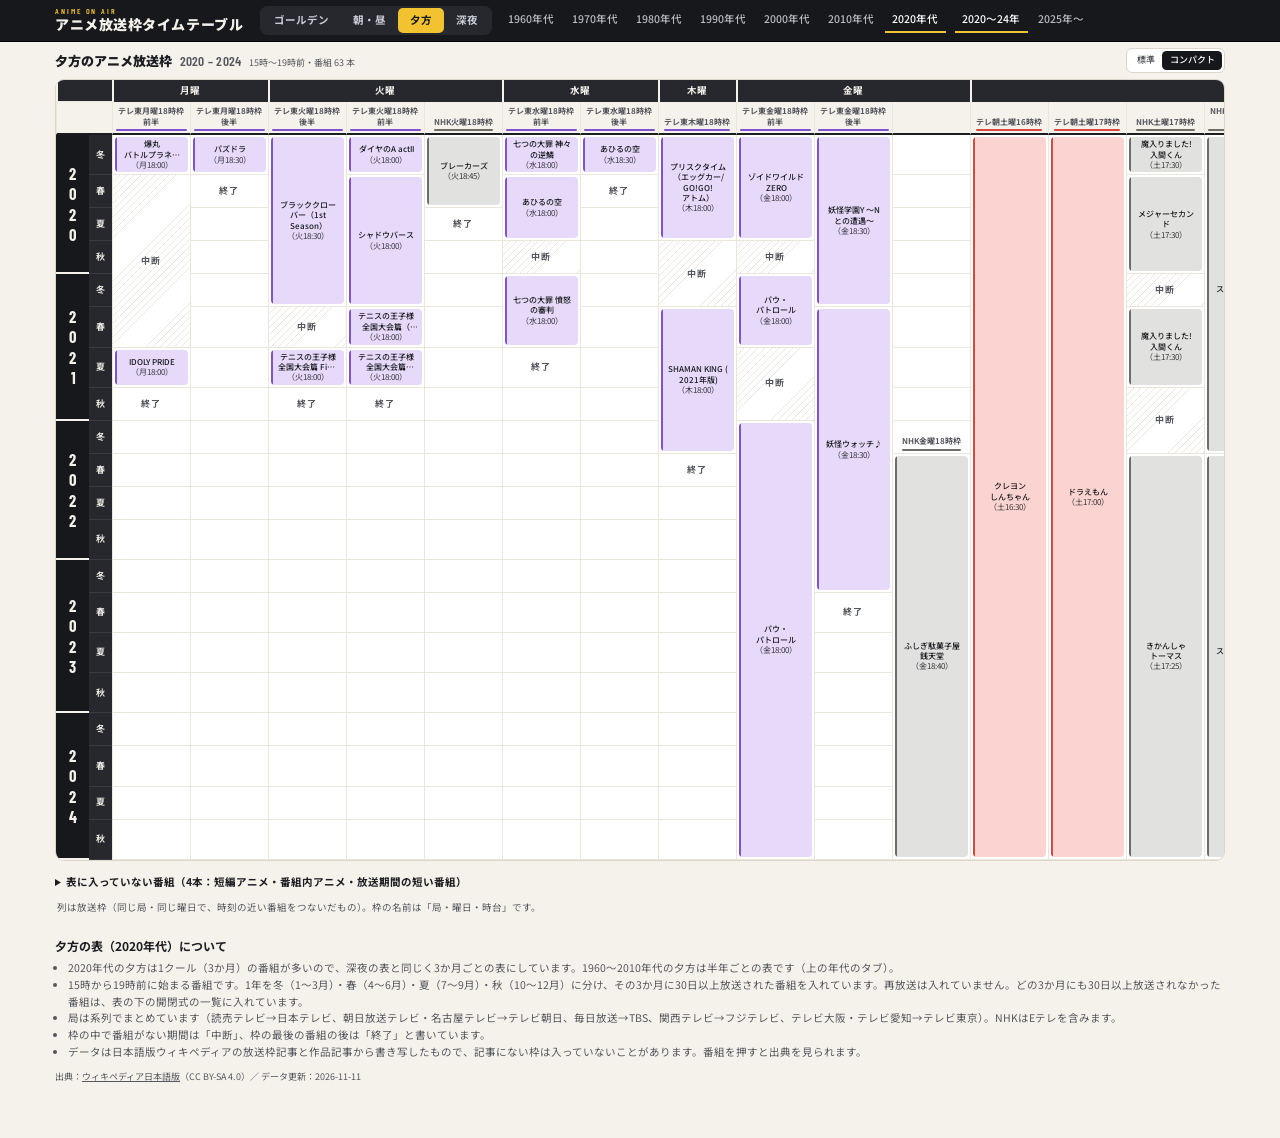
==== evening.html @ fdcece79 "夕方の2020年代を3か月ごとの表に（evening.html） Co-Authored-By: Claude Opus 5.5 <noreply@anthropic.com> Claude-Sess" ====
<!doctype html>
<html lang="ja">
<head>
<meta charset="utf-8">
<meta name="viewport" content="width=device-width, initial-scale=1">
<title>夕方のアニメ放送枠（2020年代）｜アニメ放送枠タイムテーブル</title>
<meta name="description" content="2020年代の夕方（15時〜19時）のテレビアニメを、局ごと・3か月ごとの放送枠の表で見る。データは日本語版ウィキペディアの放送枠記事と作品記事から。">
<link rel="preconnect" href="https://fonts.googleapis.com">
<link rel="preconnect" href="https://fonts.gstatic.com" crossorigin>
<link href="https://fonts.googleapis.com/css2?family=Barlow+Condensed:wght@500;600;700&family=BIZ+UDGothic:wght@400;700&family=Noto+Sans+JP:wght@400;500;700;900&display=swap" rel="stylesheet">
<link rel="stylesheet" href="style.css?v=20261111b">
</head>
<body data-src="evening.json">
<header class="masthead">
  <div class="masthead-inner">
    <div class="brand">
      <span class="brand-kicker">ANIME ON AIR</span>
      <h1>アニメ放送枠タイムテーブル</h1>
    </div>
    <nav class="controls" aria-label="表の切り替え">
      <div class="seg">
        <a href="index.html#golden-1990s">ゴールデン</a><a href="index.html#morning-1990s">朝・昼</a><a href="evening.html" aria-current="page">夕方</a><a href="late.html">深夜</a>
      </div>
      <div class="tabs" id="group" role="tablist"></div>
      <div class="tabs" id="period" role="tablist"></div>
    </nav>
  </div>
</header>

<main>
  <div class="bar">
    <section class="summary" id="summary"></section>
    <div class="density" id="density" role="radiogroup" aria-label="表示の密度">
      <button data-d="std" aria-checked="false" role="radio">標準</button>
      <button data-d="compact" aria-checked="true" role="radio">コンパクト</button>
    </div>
  </div>
  <div class="grid-wrap" id="gridWrap">
    <div class="lgrid" id="grid"></div>
  </div>
  <section class="inner" id="inner"></section>
  <p class="lnote">列は放送枠（同じ局・同じ曜日で、時刻の近い番組をつないだもの）。枠の名前は「局・曜日・時台」です。</p>
  <section class="about">
    <h2>夕方の表（2020年代）について</h2>
    <ul>
      <li>2020年代の夕方は1クール（3か月）の番組が多いので、深夜の表と同じく3か月ごとの表にしています。1960〜2010年代の夕方は半年ごとの表です（上の年代のタブ）。</li>
      <li>15時から19時前に始まる番組です。1年を冬（1〜3月）・春（4〜6月）・夏（7〜9月）・秋（10〜12月）に分け、その3か月に30日以上放送された番組を入れています。再放送は入れていません。どの3か月にも30日以上放送されなかった番組は、表の下の開閉式の一覧に入れています。</li>
      <li>局は系列でまとめています（読売テレビ→日本テレビ、朝日放送テレビ・名古屋テレビ→テレビ朝日、毎日放送→TBS、関西テレビ→フジテレビ、テレビ大阪・テレビ愛知→テレビ東京）。NHKはEテレを含みます。</li>
      <li>枠の中で番組がない期間は「中断」、枠の最後の番組の後は「終了」と書いています。</li>
      <li>データは日本語版ウィキペディアの放送枠記事と作品記事から書き写したもので、記事にない枠は入っていないことがあります。番組を押すと出典を見られます。</li>
    </ul>
    <p class="credit">出典：<a href="https://ja.wikipedia.org/" rel="noopener">ウィキペディア日本語版</a>（CC BY-SA 4.0）／ データ更新：<span id="gen"></span></p>
  </section>
</main>

<div class="sheet" id="sheet" hidden>
  <div class="sheet-backdrop" data-close></div>
  <article class="sheet-card" role="dialog" aria-modal="true" aria-labelledby="sheetTitle">
    <button class="sheet-close" data-close aria-label="閉じる">×</button>
    <div class="sheet-station" id="sheetStation"></div>
    <h3 id="sheetTitle"></h3>
    <dl id="sheetBody"></dl>
  </article>
</div>
<script src="late.js?v=20261111b"></script>
</body>
</html>
---- style.css ----
:root{--lqw:30px;
  --paper:#f5f2ec; --ink:#1c1d21; --ink2:#55575e; --rule:#dcd6cb; --rule2:#ebe6dc;
  --head:#17181c; --head2:#26282e; --accent:#f2c230;
  --colw:92px; --dayw:44px; --timew:62px; --rowh:54px;
  --font:"Noto Sans JP","Noto Sans CJK JP","Hiragino Sans","Yu Gothic",sans-serif;
  --num:"Barlow Condensed","Noto Sans JP",sans-serif;
  --ud:"BIZ UDGothic","Noto Sans JP",sans-serif;   /* 時刻の字（UDフォント。数字が半角の等幅） */
  /* 局の色：塗り / 帯 */
  --c-ex:#fbd3d0; --a-ex:#d9473f;   /* テレビ朝日 */
  --c-nt:#fde0bd; --a-nt:#e47f12;   /* 日本テレビ */
  --c-tb:#d2e2fa; --a-tb:#2f74d0;   /* TBS */
  --c-cx:#d4ecce; --a-cx:#33923a;   /* フジテレビ */
  --c-tx:#e6d9fa; --a-tx:#8152cf;   /* テレビ東京 */
  --c-nh:#e1e1df; --a-nh:#6d6d6a;   /* NHK */
  --c-mx:#cdece6; --a-mx:#1d8a7f;   /* TOKYO MX */
  --c-tk:#f1e2c2; --a-tk:#a26f12;   /* テレビ神奈川 */
}
*{box-sizing:border-box}
html{-webkit-text-size-adjust:100%}
body{margin:0;background:var(--paper);color:var(--ink);font-family:var(--font);font-size:15px;line-height:1.6}
a{color:inherit}

/* 見出し帯 */
.masthead{background:var(--head);color:#f4f1ea;position:sticky;top:0;z-index:30;box-shadow:0 1px 0 #000}
.masthead-inner{max-width:1600px;margin:0 auto;padding:8px 20px;display:flex;gap:10px 22px;align-items:center;flex-wrap:wrap}
.brand-kicker{display:block;font-family:var(--num);font-weight:600;letter-spacing:.24em;font-size:10px;color:var(--accent);line-height:1.2}
.brand h1{margin:0;font-weight:900;font-size:19px;letter-spacing:.04em;line-height:1.25;white-space:nowrap}
.search{display:flex;align-items:center;gap:6px;background:var(--head2);border:1px solid #3a3c43;border-radius:999px;padding:5px 14px;min-width:220px;margin-left:auto}
.search svg{width:16px;height:16px;fill:none;stroke:#a9abb3;stroke-width:2;stroke-linecap:round}
.search input{background:none;border:0;outline:0;color:#f4f1ea;font:inherit;font-size:14px;width:100%}
.search input::placeholder{color:#8d9098}
.controls{display:flex;gap:12px;align-items:center;flex-wrap:wrap}
.seg{display:inline-flex;background:var(--head2);border-radius:10px;padding:3px}
.seg button{all:unset;cursor:pointer;padding:4px 12px;border-radius:8px;font-size:14px;font-weight:700;color:#b9bbc2}
.seg button[aria-selected=true]{background:var(--accent);color:var(--head)}
.tabs{display:flex;gap:4px;overflow-x:auto;scrollbar-width:none}
.tabs::-webkit-scrollbar{display:none}
.tabs button,.tabs a{all:unset;cursor:pointer;padding:4px 10px;font-size:14px;font-weight:500;color:#b9bbc2;border-bottom:2px solid transparent;white-space:nowrap}
.tabs button[aria-selected=true]{color:#fff;border-color:var(--accent)}
.seg button:focus-visible,.tabs button:focus-visible{outline:2px solid var(--accent);outline-offset:2px}

main{max-width:1600px;margin:0 auto;padding:10px 20px 60px}
.bar{display:flex;align-items:center;gap:8px 18px;flex-wrap:wrap;margin-bottom:8px}
.summary{display:flex;align-items:baseline;gap:10px;flex-wrap:wrap}
.summary h2{margin:0;font-size:17px;font-weight:900}
.summary .range{font-family:var(--num);font-size:18px;font-weight:600;color:var(--ink2);letter-spacing:.02em}
.summary .count{font-size:12px;color:var(--ink2)}
.density{display:inline-flex;margin-left:auto;background:#fff;border:1px solid var(--rule);border-radius:8px;padding:2px}
.density button{all:unset;cursor:pointer;font-size:12px;font-weight:500;padding:3px 10px;border-radius:6px;color:var(--ink2)}
.density button[aria-checked=true]{background:var(--head);color:#fff}
.density button:focus-visible{outline:2px solid var(--ink);outline-offset:1px}

/* 凡例（絞り込み） */
.legend{display:flex;gap:5px;flex-wrap:wrap;margin:0}
.legend button{all:unset;cursor:pointer;display:inline-flex;align-items:center;gap:5px;font-size:12px;font-weight:500;padding:2px 9px 2px 7px;border-radius:999px;background:#fff;border:1px solid var(--rule)}
.legend button i{width:12px;height:12px;border-radius:3px;display:inline-block}
.legend button[aria-pressed=false]{opacity:.4}
.legend button:focus-visible{outline:2px solid var(--ink);outline-offset:2px}

/* 番組表 */
.grid-wrap{overflow:auto;background:#fff;border:1px solid var(--rule);border-radius:12px;max-height:calc(100vh - 128px);position:relative}
.grid{display:grid;min-width:max-content;position:relative}
.h{position:sticky;top:0;z-index:4;background:#fff;border-bottom:1px solid var(--rule)}
.h-year{font-family:var(--num);font-weight:700;font-size:18px;text-align:center;height:28px;line-height:28px;letter-spacing:.03em;border-left:1px solid var(--rule)}
.h-half{position:sticky;top:28px;z-index:4;background:#fff;font-size:11px;color:var(--ink2);text-align:center;border-bottom:1px solid var(--rule);border-left:1px solid var(--rule2);padding:0 0 4px}
.h-half.y{border-left-color:var(--rule)}
.corner{position:sticky;left:0;top:0;z-index:6;background:#fff;border-bottom:1px solid var(--rule)}
.corner2{position:sticky;left:0;top:28px;z-index:6;background:#fff;border-bottom:1px solid var(--rule)}
.day{position:sticky;left:0;z-index:3;background:var(--head);color:#fff;font-weight:900;font-size:18px;display:flex;align-items:center;justify-content:center;border-bottom:2px solid var(--paper)}
.day.obi{font-size:14px;writing-mode:vertical-rl;letter-spacing:.2em}
.time{position:sticky;left:var(--dayw);z-index:3;background:#faf8f4;font-family:var(--num);font-weight:600;font-size:16px;display:flex;align-items:flex-start;justify-content:center;padding-top:6px;border-bottom:1px solid var(--rule);border-right:1px solid var(--rule)}
.time.cont{border-bottom-color:var(--rule2)}
.slot{border-bottom:1px solid var(--rule2);border-left:1px solid var(--rule2);padding:3px;min-height:var(--rowh)}
.slot.y{border-left-color:var(--rule)}
.slot.last{border-bottom-color:var(--rule)}
.prog{all:unset;box-sizing:border-box;cursor:pointer;display:flex;flex-direction:column;justify-content:center;width:100%;height:100%;min-height:calc(var(--rowh) - 7px);border-radius:7px;padding:4px 8px 4px 10px;position:relative;overflow:hidden;font-size:12.5px;font-weight:500;line-height:1.35;transition:transform .12s,box-shadow .12s}
.prog::before{content:"";position:absolute;left:0;top:0;bottom:0;width:4px}
.prog span{display:-webkit-box;-webkit-line-clamp:2;-webkit-box-orient:vertical;overflow:hidden;word-break:keep-all;overflow-wrap:anywhere;line-break:strict}
.prog small{font-size:10.5px;opacity:.7;font-weight:400;white-space:nowrap;overflow:hidden;text-overflow:ellipsis}
.prog:hover{transform:translateY(-1px);box-shadow:0 3px 10px rgba(0,0,0,.12)}
.prog:focus-visible{outline:2px solid var(--ink);outline-offset:1px}
.prog.hl{outline:3px solid var(--accent);outline-offset:1px;animation:pulse 1.2s ease 2}
@keyframes pulse{50%{box-shadow:0 0 0 6px rgba(242,194,48,.45)}}
.empty{display:block;height:100%;min-height:calc(var(--rowh) - 7px);border-radius:7px;background:repeating-linear-gradient(135deg,transparent 0 6px,#f3f0ea 6px 7px)}
.dim .prog{opacity:.18}
.st-テレビ朝日{background:var(--c-ex)}.st-テレビ朝日::before{background:var(--a-ex)}
.st-日本テレビ{background:var(--c-nt)}.st-日本テレビ::before{background:var(--a-nt)}
.st-TBS{background:var(--c-tb)}.st-TBS::before{background:var(--a-tb)}
.st-フジテレビ{background:var(--c-cx)}.st-フジテレビ::before{background:var(--a-cx)}
.st-テレビ東京{background:var(--c-tx)}.st-テレビ東京::before{background:var(--a-tx)}
.st-NHK{background:var(--c-nh)}.st-NHK::before{background:var(--a-nh)}

/* 表に入らなかった番組 */
.outlist{margin:18px 0 0;background:#fff;border:1px solid var(--rule);border-radius:12px;padding:12px 16px}
.outlist summary{cursor:pointer;font-weight:700}
.outlist .hint{font-size:13px;color:var(--ink2);margin:6px 0}
.outlist ul{list-style:none;padding:0;margin:0;columns:2 340px;column-gap:24px;font-size:13.5px}
.outlist li{break-inside:avoid;padding:3px 0;border-bottom:1px dotted var(--rule)}
.outlist li button{all:unset;cursor:pointer}
.outlist li button:hover{text-decoration:underline}
.tag{display:inline-block;font-size:11px;font-weight:700;padding:0 6px;border-radius:4px;margin-right:6px;color:#fff;vertical-align:1px}

.about{margin-top:28px;font-size:14px;color:var(--ink2)}
.about h2{font-size:16px;color:var(--ink);margin:0 0 6px}
.about ul{padding-left:1.2em;margin:0 0 8px}
.credit{font-size:12px}

/* 詳細 */
.sheet{position:fixed;inset:0;z-index:50}
.sheet-backdrop{position:absolute;inset:0;background:rgba(15,16,20,.45)}
.sheet-card{position:absolute;right:24px;top:96px;width:min(420px,calc(100% - 32px));background:#fff;border-radius:14px;padding:20px 22px 18px;box-shadow:0 18px 50px rgba(0,0,0,.3);max-height:calc(100vh - 120px);overflow:auto}
.sheet-close{all:unset;cursor:pointer;position:absolute;right:14px;top:10px;font-size:24px;color:var(--ink2);line-height:1}
.sheet-station{display:inline-block;font-size:12px;font-weight:700;color:#fff;padding:2px 10px;border-radius:999px}
.sheet h3{margin:8px 0 10px;font-size:20px;font-weight:900;line-height:1.4}
.sheet dl{display:grid;grid-template-columns:7em 1fr;gap:6px 10px;margin:0;font-size:14px}
.sheet dt{color:var(--ink2)}
.sheet dd{margin:0}
.sheet dd a{text-underline-offset:3px}

/* 検索結果 */
.results{position:fixed;z-index:40;top:62px;right:20px;width:min(420px,calc(100% - 32px));max-height:60vh;overflow:auto;background:#fff;border-radius:12px;box-shadow:0 14px 40px rgba(0,0,0,.25);padding:6px}
.results button{all:unset;box-sizing:border-box;cursor:pointer;display:flex;gap:8px;align-items:center;width:100%;padding:8px 10px;border-radius:8px;font-size:14px}
.results button:hover,.results button:focus-visible{background:#f3f0ea}
.results .meta{margin-left:auto;font-size:12px;color:var(--ink2);white-space:nowrap}
.results .none{padding:10px;color:var(--ink2);font-size:14px}

/* 密度 */
body.d-compact,body.d-fit{--rowh:38px}
body.d-compact{--colw:66px}
.d-compact .slot,.d-fit .slot{padding:2px}
.d-compact .prog,.d-fit .prog{font-size:11px;padding:2px 5px 2px 8px;border-radius:5px;line-height:1.3;min-height:calc(var(--rowh) - 5px)}
.d-compact .prog::before,.d-fit .prog::before{width:3px}
.d-compact .prog small,.d-fit .prog small{display:none}
.d-compact .empty,.d-fit .empty{min-height:calc(var(--rowh) - 5px)}
.d-compact .time,.d-fit .time{font-size:14px;padding-top:3px}
.d-compact .day,.d-fit .day{font-size:15px}
body.d-fit{--rowh:34px}
.d-fit .prog{font-size:10px;padding:1px 3px 1px 6px}
.d-fit .h-half{font-size:10px}

@media (max-width:720px){
  :root{--colw:76px;--dayw:34px;--timew:50px;--rowh:50px}
  :root{--colw:70px;--dayw:28px;--timew:44px}
  body{font-size:14px}
  .masthead{position:static}
  .masthead-inner{padding:8px 14px;gap:6px 10px}
  .brand-kicker{display:none}
  .brand h1{font-size:17px}
  .search{min-width:0;flex:1 1 100%;padding:4px 12px;margin-left:0;order:3}
  .search input{font-size:16px}
  .controls{gap:6px 10px;order:2;min-width:0;max-width:100%}
  .tabs{max-width:100%}
  .seg button{padding:4px 12px;font-size:13px}
  .tabs button,.tabs a{padding:4px 8px;font-size:13px}
  main{padding:10px 12px 40px}
  .summary{gap:2px 10px;margin-bottom:8px}
  .summary h2{font-size:16px}
  .summary .range{font-size:16px}
  .summary .count{flex-basis:100%;font-size:12px;line-height:1.4}
  .legend{gap:4px;margin-bottom:8px}
  .legend button{font-size:12px;padding:2px 8px 2px 6px}
  .legend button i{width:10px;height:10px}
  .grid-wrap{max-height:calc(100vh - 120px);border-radius:10px}
  .density{margin-left:0}
  body.d-compact{--colw:58px}
  .h-year{font-size:17px}
  .prog{font-size:11.5px;padding:3px 5px 3px 8px}
  .prog small{display:none}
  .day{font-size:15px}
  .time{font-size:14px}
  .sheet-card{left:0;right:0;bottom:0;top:auto;width:100%;border-radius:16px 16px 0 0;max-height:75vh}
  .results{top:118px;right:16px}
}

/* 全日帯と深夜帯のページの行き来 */
.seg a{all:unset;cursor:pointer;padding:5px 16px;border-radius:7px;font-size:14px;font-weight:700;color:#c9cbd2;white-space:nowrap}
.seg a[aria-current=page]{background:var(--accent);color:var(--head)}
.seg a:hover{color:#fff}
.seg a[aria-current=page]:hover{color:var(--head)}

/* 深夜帯の表 */
.lgrid{display:grid;position:relative;min-width:max-content;--lcolw:128px;--lrowh:50px}
body.d-compact .lgrid{--lcolw:104px;--lrowh:44px}
body.d-fit .lgrid{--lrowh:40px}
.lgrid .ly{grid-column:1;background:var(--head);color:#f4f1ea;font-family:var(--num);font-weight:700;font-size:22px;display:flex;align-items:center;justify-content:center;writing-mode:vertical-rl;text-orientation:upright;letter-spacing:.02em;border-bottom:2px solid var(--paper);position:sticky;left:0;z-index:4}
.lgrid .lq{grid-column:2;background:var(--head2);color:#e8e6df;font-size:12px;font-weight:700;display:flex;align-items:center;justify-content:center;border-bottom:1px solid #3a3c43;position:sticky;left:var(--dayw);z-index:4}
.lgrid .lc{border-bottom:1px solid var(--rule2);border-left:1px solid var(--rule2);padding:2px;min-height:var(--lrowh)}
.lgrid .lhead{position:sticky;top:30px;z-index:3;background:var(--paper);border-bottom:2px solid var(--ink)}
.lgrid .lab{display:flex;align-items:flex-end;justify-content:center;text-align:center;font-size:11px;font-weight:700;line-height:1.3;color:var(--ink2);padding:4px 4px 3px}
.lgrid .lab i{display:block;width:100%;height:3px;border-radius:2px;margin-top:3px}
.lgrid .mark{display:flex;align-items:center;justify-content:center;font-size:12px;font-weight:700;color:var(--ink2);letter-spacing:.1em}
.lgrid .mark.gap{background:repeating-linear-gradient(135deg,transparent 0 6px,#ece7dd 6px 7px)}
.lgrid .prog{min-height:calc(var(--lrowh) - 5px);text-align:center;align-items:center;padding:3px 6px 3px 9px;font-size:12px;line-height:1.3}
.lgrid .prog small{display:block;font-size:10.5px;opacity:.85}
body.d-compact .lgrid .prog,body.d-fit .lgrid .prog{font-size:11px}
.st-MX{background:var(--c-mx)}.st-MX::before{background:var(--a-mx)}
.st-テレビ神奈川{background:var(--c-tk)} .st-テレビ神奈川::before{background:var(--a-tk)}
.lnote{font-size:12.5px;color:var(--ink2);margin:8px 2px 0}
.lgrid .lday{grid-row:1;position:sticky;top:0;z-index:5;height:30px;min-height:0;padding:0;display:flex;align-items:center;justify-content:center;background:var(--head2);color:#f4f1ea;font-size:12.5px;font-weight:700;letter-spacing:.08em;border-left:2px solid var(--paper)}
.dayseg button{min-width:38px;display:flex;flex-direction:column;align-items:center;line-height:1.15;padding:4px 8px}
.dayseg button small{font-size:10px;opacity:.7;font-family:var(--num)}
.dayseg button.none{opacity:.4}

/* スマホの前半・後半の切り替え */
.halfseg button{display:flex;flex-direction:column;align-items:center;line-height:1.15}
.halfseg button small{font-size:10px;opacity:.7;font-family:var(--num)}
.halfseg[hidden]{display:none}

/* 再放送の表示の切り替え */
.rerun{all:unset;cursor:pointer;display:inline-flex;align-items:center;gap:6px;font-size:13px;font-weight:700;color:var(--ink2);background:#fff;border:1px solid var(--rule);border-radius:999px;padding:5px 12px;white-space:nowrap}
.rerun b{font-family:var(--num);font-size:12px;letter-spacing:.04em;padding:1px 8px;border-radius:999px;background:#e9e5dc;color:var(--ink2)}
.rerun[aria-pressed=true] b{background:var(--ink);color:#fff}

.inner{margin-top:14px;font-size:13px;color:var(--ink2)}
.inner summary{font-size:14px;font-weight:700;color:var(--ink);cursor:pointer;padding:4px 0}
.inner ul{margin-top:6px!important}
.inner ul{padding-left:1.2em;margin:0;columns:2;column-gap:28px}
.inner li{break-inside:avoid;margin:0 0 2px}
@media (max-width:720px){.inner ul{columns:1}}

/* ==== PC の大きさ（tools/pc_sizes.py が作る。手で直さない） ==== */
@media (min-width:900px){
  :root{--lqw:22.5px;--colw:69px;--dayw:33px;--timew:46.5px;--rowh:40.5px}
  body{font-size:11px}
  .masthead{box-shadow:0 1px 0 #000}
  .masthead-inner{max-width:1200px;padding:6px 15px;gap:7.5px 16.5px}
  .brand-kicker{font-size:8px}
  .brand h1{font-size:14px}
  .search{gap:4.5px;border:1px solid #3a3c43;border-radius:749px;padding:4px 10.5px;min-width:165px}
  .search svg{width:12px;height:12px}
  .search input{font-size:10.5px}
  .controls{gap:9px}
  .seg{border-radius:7.5px;padding:2px}
  .seg button{padding:3px 9px;border-radius:6px;font-size:10.5px}
  .tabs{gap:3px}
  .tabs button,.tabs a{padding:3px 7.5px;font-size:10.5px;border-bottom:2px solid transparent}
  .seg button:focus-visible,.tabs button:focus-visible{outline:2px solid var(--accent);outline-offset:2px}
  main{max-width:1200px;padding:7.5px 15px 45px}
  .bar{gap:6px 13.5px;margin-bottom:6px}
  .summary{gap:7.5px}
  .summary h2{font-size:13px}
  .summary .range{font-size:13.5px}
  .summary .count{font-size:9px}
  .density{border:1px solid var(--rule);border-radius:6px;padding:2px}
  .density button{font-size:9px;padding:2px 7.5px;border-radius:4.5px}
  .density button:focus-visible{outline:2px solid var(--ink);outline-offset:1px}
  .legend{gap:4px}
  .legend button{gap:4px;font-size:9px;padding:2px 7px 2px 5px;border-radius:749px;border:1px solid var(--rule)}
  .legend button i{width:9px;height:9px;border-radius:2px}
  .legend button:focus-visible{outline:2px solid var(--ink);outline-offset:2px}
  .grid-wrap{border:1px solid var(--rule);border-radius:9px;max-height:calc(100vh - 96px)}
  .h{border-bottom:1px solid var(--rule)}
  .h-year{font-size:13.5px;height:21px;line-height:21px;border-left:1px solid var(--rule)}
  .h-half{top:21px;font-size:8px;border-bottom:1px solid var(--rule);border-left:1px solid var(--rule2);padding:0 0 3px}
  .corner{border-bottom:1px solid var(--rule)}
  .corner2{top:21px;border-bottom:1px solid var(--rule)}
  .day{font-size:13.5px;border-bottom:2px solid var(--paper)}
  .day.obi{font-size:10.5px}
  .time{font-size:12px;padding-top:4.5px;border-bottom:1px solid var(--rule);border-right:1px solid var(--rule)}
  .slot{border-bottom:1px solid var(--rule2);border-left:1px solid var(--rule2);padding:2px}
  .prog{min-height:calc(var(--rowh) - 5px);border-radius:5px;padding:3px 6px 3px 7.5px;font-size:9.5px}
  .prog::before{width:3px}
  .prog small{font-size:8px}
  .prog:hover{transform:translateY(-1px);box-shadow:0 2px 7.5px rgba(0,0,0,.12)}
  .prog:focus-visible{outline:2px solid var(--ink);outline-offset:1px}
  .prog.hl{outline:2px solid var(--accent);outline-offset:1px}
  .empty{min-height:calc(var(--rowh) - 5px);border-radius:5px;background:repeating-linear-gradient(135deg,transparent 0 4.5px,#f3f0ea 4.5px 5px)}
  .outlist{margin:13.5px 0 0;border:1px solid var(--rule);border-radius:9px;padding:9px 12px}
  .outlist .hint{font-size:10px;margin:4.5px 0}
  .outlist ul{columns:2 255px;column-gap:18px;font-size:10px}
  .outlist li{padding:2px 0;border-bottom:1px dotted var(--rule)}
  .tag{font-size:8px;padding:0 4.5px;border-radius:3px;margin-right:4.5px;vertical-align:1px}
  .about{margin-top:21px;font-size:10.5px}
  .about h2{font-size:12px;margin:0 0 4.5px}
  .about ul{margin:0 0 6px}
  .credit{font-size:9px}
  .sheet-card{right:18px;top:72px;width:min(315px,calc(100% - 24px));border-radius:10.5px;padding:15px 16.5px 13.5px;box-shadow:0 13.5px 37.5px rgba(0,0,0,.3);max-height:calc(100vh - 90px)}
  .sheet-close{right:10.5px;top:7.5px;font-size:18px}
  .sheet-station{font-size:9px;padding:2px 7.5px;border-radius:749px}
  .sheet h3{margin:6px 0 7.5px;font-size:15px}
  .sheet dl{gap:4.5px 7.5px;font-size:10.5px}
  .sheet dd a{text-underline-offset:2px}
  .results{top:46.5px;right:15px;width:min(315px,calc(100% - 24px));border-radius:9px;box-shadow:0 10.5px 30px rgba(0,0,0,.25);padding:4.5px}
  .results button{gap:6px;padding:6px 7.5px;border-radius:6px;font-size:10.5px}
  .results .meta{font-size:9px}
  .results .none{padding:7.5px;font-size:10.5px}
  body.d-compact,body.d-fit{--rowh:28.5px}
  body.d-compact{--colw:49.5px}
  .d-compact .slot,.d-fit .slot{padding:2px}
  .d-compact .prog,.d-fit .prog{font-size:8px;padding:2px 4px 2px 6px;border-radius:4px;min-height:calc(var(--rowh) - 4px)}
  .d-compact .prog::before,.d-fit .prog::before{width:2px}
  .d-compact .empty,.d-fit .empty{min-height:calc(var(--rowh) - 4px)}
  .d-compact .time,.d-fit .time{font-size:10.5px;padding-top:2px}
  .d-compact .day,.d-fit .day{font-size:11px}
  body.d-fit{--rowh:25.5px}
  .d-fit .prog{font-size:8px;padding:1px 2px 1px 4.5px}
  .d-fit .h-half{font-size:8px}
  .seg a{padding:4px 12px;border-radius:5px;font-size:10.5px}
  .lgrid{--lcolw:96px;--lrowh:37.5px}
  body.d-compact .lgrid{--lcolw:78px;--lrowh:33px}
  body.d-fit .lgrid{--lrowh:30px}
  .lgrid .ly{font-size:16.5px;border-bottom:2px solid var(--paper)}
  .lgrid .lq{font-size:9px;border-bottom:1px solid #3a3c43}
  .lgrid .lc{border-bottom:1px solid var(--rule2);border-left:1px solid var(--rule2);padding:2px}
  .lgrid .lhead{top:22.5px;border-bottom:2px solid var(--ink)}
  .lgrid .lab{font-size:8px;padding:3px 3px 2px}
  .lgrid .lab i{height:2px;border-radius:2px;margin-top:2px}
  .lgrid .mark{font-size:9px}
  .lgrid .mark.gap{background:repeating-linear-gradient(135deg,transparent 0 4.5px,#ece7dd 4.5px 5px)}
  .lgrid .prog{min-height:calc(var(--lrowh) - 4px);padding:2px 4.5px 2px 7px;font-size:9px}
  .lgrid .prog small{font-size:8px}
  body.d-compact .lgrid .prog,body.d-fit .lgrid .prog{font-size:8px}
  .lnote{font-size:9.5px;margin:6px 2px 0}
  .lgrid .lday{height:22.5px;font-size:9.5px;border-left:2px solid var(--paper)}
  .dayseg button{min-width:28.5px;padding:3px 6px}
  .dayseg button small{font-size:8px}
  .halfseg button small{font-size:8px}
  .rerun{gap:4.5px;font-size:10px;border:1px solid var(--rule);border-radius:749px;padding:4px 9px}
  .rerun b{font-size:9px;padding:1px 6px;border-radius:749px}
  .inner{margin-top:10.5px;font-size:10px}
  .inner summary{font-size:10.5px;padding:3px 0}
  .inner ul{margin-top:4.5px!important}
  .inner ul{column-gap:21px}
  .inner li{margin:0 0 2px}
}
/* スマホ・タブレット：PCの大きさとスマホ向けの大きさをそれぞれ0.75倍 */
@media (max-width:899px){
  :root{--lqw:22.5px;--colw:69px;--dayw:33px;--timew:46.5px;--rowh:40.5px}
  body{font-size:11px}
  .masthead{box-shadow:0 1px 0 #000}
  .masthead-inner{max-width:1200px;padding:6px 15px;gap:7.5px 16.5px}
  .brand-kicker{font-size:8px}
  .brand h1{font-size:14px}
  .search{gap:4.5px;border:1px solid #3a3c43;border-radius:749px;padding:4px 10.5px;min-width:165px}
  .search svg{width:12px;height:12px}
  .search input{font-size:10.5px}
  .controls{gap:9px}
  .seg{border-radius:7.5px;padding:2px}
  .seg button{padding:3px 9px;border-radius:6px;font-size:10.5px}
  .tabs{gap:3px}
  .tabs button,.tabs a{padding:3px 7.5px;font-size:10.5px;border-bottom:2px solid transparent}
  .seg button:focus-visible,.tabs button:focus-visible{outline:2px solid var(--accent);outline-offset:2px}
  main{max-width:1200px;padding:7.5px 15px 45px}
  .bar{gap:6px 13.5px;margin-bottom:6px}
  .summary{gap:7.5px}
  .summary h2{font-size:13px}
  .summary .range{font-size:13.5px}
  .summary .count{font-size:9px}
  .density{border:1px solid var(--rule);border-radius:6px;padding:2px}
  .density button{font-size:9px;padding:2px 7.5px;border-radius:4.5px}
  .density button:focus-visible{outline:2px solid var(--ink);outline-offset:1px}
  .legend{gap:4px}
  .legend button{gap:4px;font-size:9px;padding:2px 7px 2px 5px;border-radius:749px;border:1px solid var(--rule)}
  .legend button i{width:9px;height:9px;border-radius:2px}
  .legend button:focus-visible{outline:2px solid var(--ink);outline-offset:2px}
  .grid-wrap{border:1px solid var(--rule);border-radius:9px;max-height:calc(100vh - 96px)}
  .h{border-bottom:1px solid var(--rule)}
  .h-year{font-size:13.5px;height:21px;line-height:21px;border-left:1px solid var(--rule)}
  .h-half{top:21px;font-size:8px;border-bottom:1px solid var(--rule);border-left:1px solid var(--rule2);padding:0 0 3px}
  .corner{border-bottom:1px solid var(--rule)}
  .corner2{top:21px;border-bottom:1px solid var(--rule)}
  .day{font-size:13.5px;border-bottom:2px solid var(--paper)}
  .day.obi{font-size:10.5px}
  .time{font-size:12px;padding-top:4.5px;border-bottom:1px solid var(--rule);border-right:1px solid var(--rule)}
  .slot{border-bottom:1px solid var(--rule2);border-left:1px solid var(--rule2);padding:2px}
  .prog{min-height:calc(var(--rowh) - 5px);border-radius:5px;padding:3px 6px 3px 7.5px;font-size:9.5px}
  .prog::before{width:3px}
  .prog small{font-size:8px}
  .prog:hover{transform:translateY(-1px);box-shadow:0 2px 7.5px rgba(0,0,0,.12)}
  .prog:focus-visible{outline:2px solid var(--ink);outline-offset:1px}
  .prog.hl{outline:2px solid var(--accent);outline-offset:1px}
  .empty{min-height:calc(var(--rowh) - 5px);border-radius:5px;background:repeating-linear-gradient(135deg,transparent 0 4.5px,#f3f0ea 4.5px 5px)}
  .outlist{margin:13.5px 0 0;border:1px solid var(--rule);border-radius:9px;padding:9px 12px}
  .outlist .hint{font-size:10px;margin:4.5px 0}
  .outlist ul{columns:2 255px;column-gap:18px;font-size:10px}
  .outlist li{padding:2px 0;border-bottom:1px dotted var(--rule)}
  .tag{font-size:8px;padding:0 4.5px;border-radius:3px;margin-right:4.5px;vertical-align:1px}
  .about{margin-top:21px;font-size:10.5px}
  .about h2{font-size:12px;margin:0 0 4.5px}
  .about ul{margin:0 0 6px}
  .credit{font-size:9px}
  .sheet-card{right:18px;top:72px;width:min(315px,calc(100% - 24px));border-radius:10.5px;padding:15px 16.5px 13.5px;box-shadow:0 13.5px 37.5px rgba(0,0,0,.3);max-height:calc(100vh - 90px)}
  .sheet-close{right:10.5px;top:7.5px;font-size:18px}
  .sheet-station{font-size:9px;padding:2px 7.5px;border-radius:749px}
  .sheet h3{margin:6px 0 7.5px;font-size:15px}
  .sheet dl{gap:4.5px 7.5px;font-size:10.5px}
  .sheet dd a{text-underline-offset:2px}
  .results{top:46.5px;right:15px;width:min(315px,calc(100% - 24px));border-radius:9px;box-shadow:0 10.5px 30px rgba(0,0,0,.25);padding:4.5px}
  .results button{gap:6px;padding:6px 7.5px;border-radius:6px;font-size:10.5px}
  .results .meta{font-size:9px}
  .results .none{padding:7.5px;font-size:10.5px}
  body.d-compact,body.d-fit{--rowh:28.5px}
  body.d-compact{--colw:49.5px}
  .d-compact .slot,.d-fit .slot{padding:2px}
  .d-compact .prog,.d-fit .prog{font-size:8px;padding:2px 4px 2px 6px;border-radius:4px;min-height:calc(var(--rowh) - 4px)}
  .d-compact .prog::before,.d-fit .prog::before{width:2px}
  .d-compact .empty,.d-fit .empty{min-height:calc(var(--rowh) - 4px)}
  .d-compact .time,.d-fit .time{font-size:10.5px;padding-top:2px}
  .d-compact .day,.d-fit .day{font-size:11px}
  body.d-fit{--rowh:25.5px}
  .d-fit .prog{font-size:8px;padding:1px 2px 1px 4.5px}
  .d-fit .h-half{font-size:8px}
  .seg a{padding:4px 12px;border-radius:5px;font-size:10.5px}
  .lgrid{--lcolw:96px;--lrowh:37.5px}
  body.d-compact .lgrid{--lcolw:78px;--lrowh:33px}
  body.d-fit .lgrid{--lrowh:30px}
  .lgrid .ly{font-size:16.5px;border-bottom:2px solid var(--paper)}
  .lgrid .lq{font-size:9px;border-bottom:1px solid #3a3c43}
  .lgrid .lc{border-bottom:1px solid var(--rule2);border-left:1px solid var(--rule2);padding:2px}
  .lgrid .lhead{top:22.5px;border-bottom:2px solid var(--ink)}
  .lgrid .lab{font-size:8px;padding:3px 3px 2px}
  .lgrid .lab i{height:2px;border-radius:2px;margin-top:2px}
  .lgrid .mark{font-size:9px}
  .lgrid .mark.gap{background:repeating-linear-gradient(135deg,transparent 0 4.5px,#ece7dd 4.5px 5px)}
  .lgrid .prog{min-height:calc(var(--lrowh) - 4px);padding:2px 4.5px 2px 7px;font-size:9px}
  .lgrid .prog small{font-size:8px}
  body.d-compact .lgrid .prog,body.d-fit .lgrid .prog{font-size:8px}
  .lnote{font-size:9.5px;margin:6px 2px 0}
  .lgrid .lday{height:22.5px;font-size:9.5px;border-left:2px solid var(--paper)}
  .dayseg button{min-width:28.5px;padding:3px 6px}
  .dayseg button small{font-size:8px}
  .halfseg button small{font-size:8px}
  .rerun{gap:4.5px;font-size:10px;border:1px solid var(--rule);border-radius:749px;padding:4px 9px}
  .rerun b{font-size:9px;padding:1px 6px;border-radius:749px}
  .inner{margin-top:10.5px;font-size:10px}
  .inner summary{font-size:10.5px;padding:3px 0}
  .inner ul{margin-top:4.5px!important}
  .inner ul{column-gap:21px}
  .inner li{margin:0 0 2px}
}
@media (max-width:720px){
  :root{--colw:57px;--dayw:25.5px;--timew:37.5px;--rowh:37.5px}
  :root{--colw:52.5px;--dayw:21px;--timew:33px}
  body{font-size:10.5px}
  .masthead-inner{padding:6px 10.5px;gap:4.5px 7.5px}
  .brand h1{font-size:13px}
  .search{padding:3px 9px}
  .search input{font-size:12px}
  .controls{gap:4.5px 7.5px}
  .seg button{padding:3px 9px;font-size:10px}
  .tabs button,.tabs a{padding:3px 6px;font-size:10px}
  main{padding:7.5px 9px 30px}
  .summary{gap:2px 7.5px;margin-bottom:6px}
  .summary h2{font-size:12px}
  .summary .range{font-size:12px}
  .summary .count{font-size:9px}
  .legend{gap:3px;margin-bottom:6px}
  .legend button{font-size:9px;padding:2px 6px 2px 4.5px}
  .legend button i{width:7.5px;height:7.5px}
  .grid-wrap{max-height:calc(100vh - 90px);border-radius:7.5px}
  body.d-compact{--colw:43.5px}
  .h-year{font-size:13px}
  .prog{font-size:8.5px;padding:2px 4px 2px 6px}
  .day{font-size:11px}
  .time{font-size:10.5px}
  .sheet-card{border-radius:12px 12px 0 0}
  .results{top:88.5px;right:12px}
}
@media (max-width:720px){
  :root{--dayw:18px;--timew:28px;--lqw:15px}
  body.d-std{--colw:44px;--rowh:27px}
  body.d-compact{--colw:calc((100vw - 76px) / 10);--rowh:30px}   /* 前半・後半の5年（10列）がちょうど画面に入る幅 */
  body.d-fit{--rowh:24px}
  .h-year{font-size:11px;height:18px;line-height:18px}
  .h-half{top:18px;font-size:8px;line-height:12px}
  .corner2{top:18px}
  .day{font-size:10px}
  .day.obi{font-size:8px;letter-spacing:.05em}
  .time,.d-compact .time,.d-fit .time{font-family:var(--ud);font-weight:700;font-size:9.5px;padding:2px 1px 0;letter-spacing:0;white-space:nowrap;overflow:hidden}
  .slot,.d-compact .slot,.d-fit .slot{padding:1px}
  .prog,.d-compact .prog,.d-fit .prog{font-size:8px;line-height:1.15;padding:1px 2px 1px 4px;border-radius:3px;min-height:calc(var(--rowh) - 3px);font-feature-settings:"palt"}
  .prog::before,.d-compact .prog::before,.d-fit .prog::before{width:2px}
  .slot.one .prog{font-size:8px;line-height:1.2;padding:1px 1px 1px 3px}   /* 1マスだけの番組名：字の大きさは app.js の fitOne() が 8・6・4px から選ぶ */
  .empty,.d-compact .empty,.d-fit .empty{min-height:calc(var(--rowh) - 3px)}
  .grid-wrap:has(.lgrid){max-height:none}   /* 深夜の表は高さを切らずに全部出す（縦はページごとスクロール、横だけ表の中でスクロール） */
  .lgrid,body.d-compact .lgrid,body.d-fit .lgrid{--lcolw:62px;--lrowh:30px}
  .lgrid .ly{font-size:11px}
  .lgrid .lq{font-size:8px}
  .lgrid .lday{height:16px;font-size:8px;letter-spacing:.02em}
  .lgrid .lhead{top:16px}
  .lgrid .lab{font-size:8px;line-height:1.15;padding:2px 2px 2px}
  .lgrid .lab i{height:2px;margin-top:2px}
  .lgrid .lc{padding:1px}
  .lgrid .mark{font-size:8px;letter-spacing:.02em}
  .lgrid .prog,body.d-compact .lgrid .prog{font-size:8px;line-height:1.15;padding:1px 2px 1px 4px;min-height:calc(var(--lrowh) - 3px);font-feature-settings:"palt"}
  .lgrid .prog small{font-family:var(--ud);font-size:8px;letter-spacing:0;opacity:.75}
}
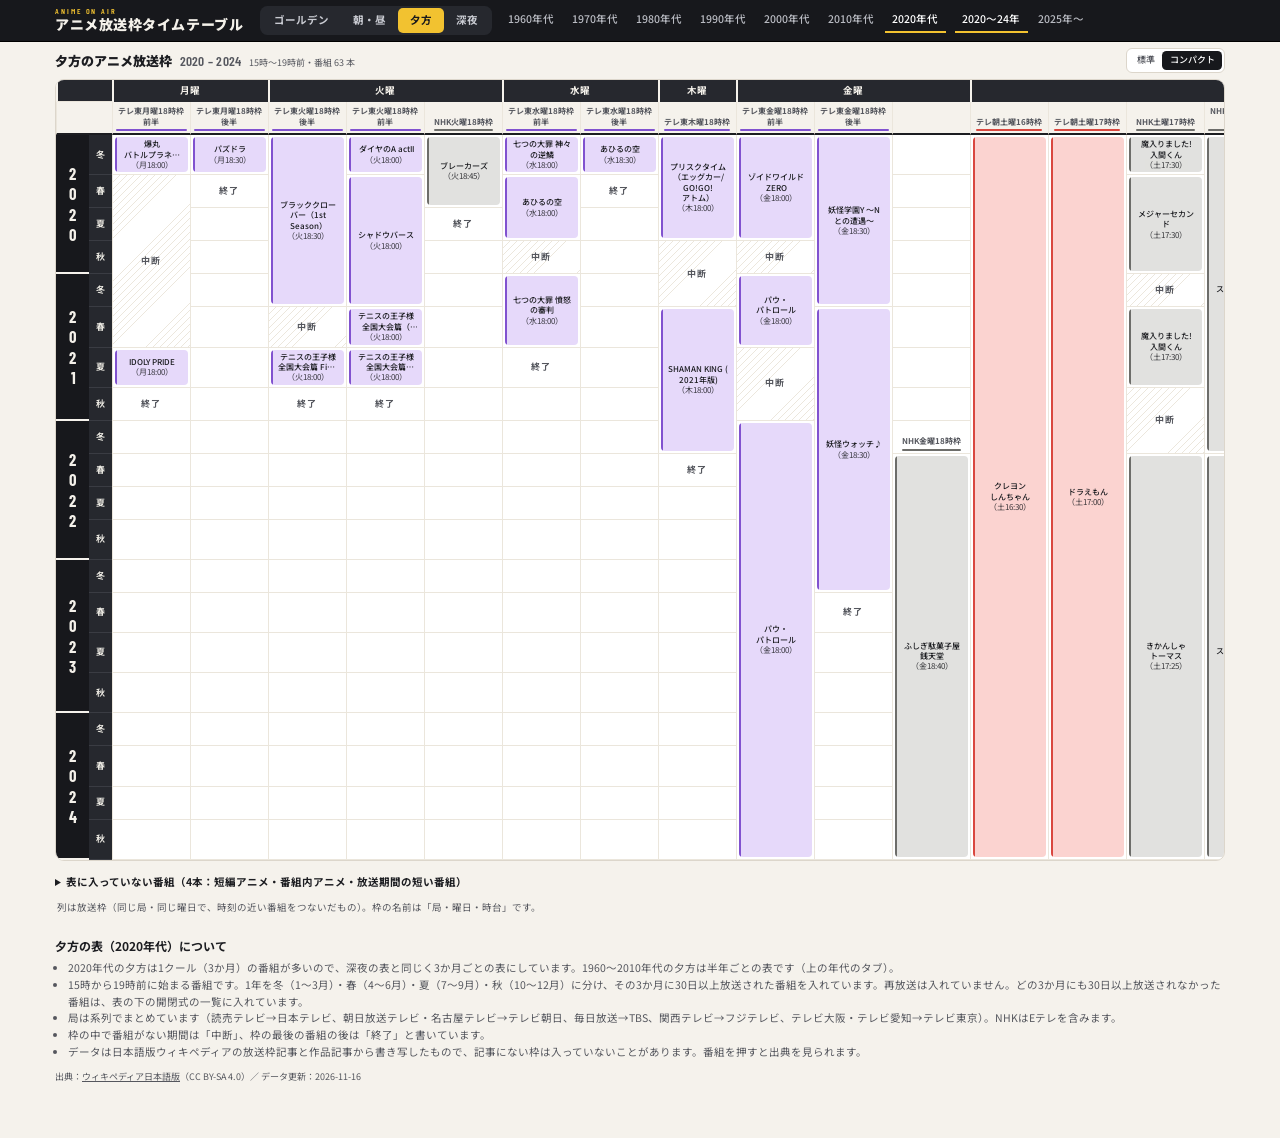
==== commit cafea777: "深夜の表：ToHeart2・格闘美神 武龍などの直し、プリンセス・プリンセスの追加、「BS・CS・WOWOW」タブを足す Co-Authored-By: Claude Opus 5.5 <norepl" ====
--- a/evening.html
+++ b/evening.html
@@ -8,7 +8,7 @@
 <link rel="preconnect" href="https://fonts.googleapis.com">
 <link rel="preconnect" href="https://fonts.gstatic.com" crossorigin>
 <link href="https://fonts.googleapis.com/css2?family=Barlow+Condensed:wght@500;600;700&family=BIZ+UDGothic:wght@400;700&family=Noto+Sans+JP:wght@400;500;700;900&display=swap" rel="stylesheet">
-<link rel="stylesheet" href="style.css?v=20261111b">
+<link rel="stylesheet" href="style.css?v=20261116a">
 </head>
 <body data-src="evening.json">
 <header class="masthead">
@@ -62,6 +62,7 @@
     <dl id="sheetBody"></dl>
   </article>
 </div>
-<script src="late.js?v=20261111b"></script>
+<script src="late.js?v=20261116a"></script>
+<script data-goatcounter="https://nzanke.goatcounter.com/count" async src="//gc.zgo.at/count.js"></script>
 </body>
 </html>
--- a/style.css
+++ b/style.css
@@ -485,3 +485,7 @@
   .lgrid .prog,body.d-compact .lgrid .prog{font-size:8px;line-height:1.15;padding:1px 2px 1px 4px;min-height:calc(var(--lrowh) - 3px);font-feature-settings:"palt"}
   .lgrid .prog small{font-family:var(--ud);font-size:8px;letter-spacing:0;opacity:.75}
 }
+
+/* BS・CS・WOWOW の表（深夜のページ。2026年11月16日） */
+:root{--a-sat:#5b6b8c;--c-sat:#e3e6ee}
+.st-SAT{background:var(--c-sat)}.st-SAT::before{background:var(--a-sat)}
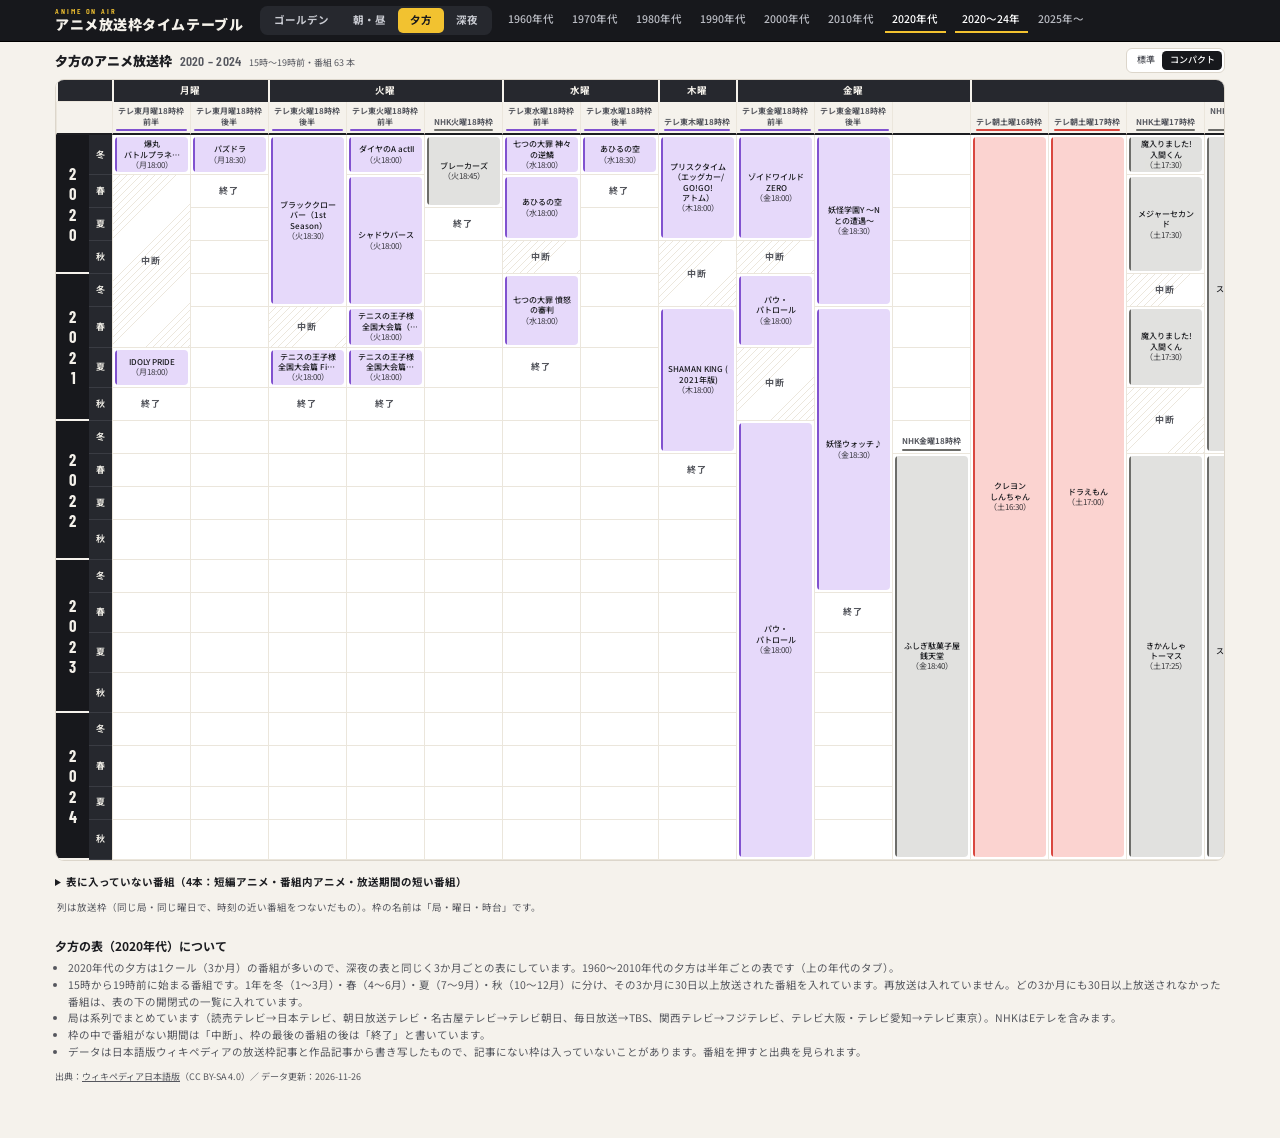
==== commit 357bcbc0: "深夜：表ごとのファイルに分けて、見る表の分だけ読む Co-Authored-By: Claude Opus 5.5 <noreply@anthropic.com> Claude-Session: ht" ====
--- a/evening.html
+++ b/evening.html
@@ -62,7 +62,7 @@
     <dl id="sheetBody"></dl>
   </article>
 </div>
-<script src="late.js?v=20261116a"></script>
+<script src="late.js?v=20261126a"></script>
 <script data-goatcounter="https://nzanke.goatcounter.com/count" async src="//gc.zgo.at/count.js"></script>
 </body>
 </html>
